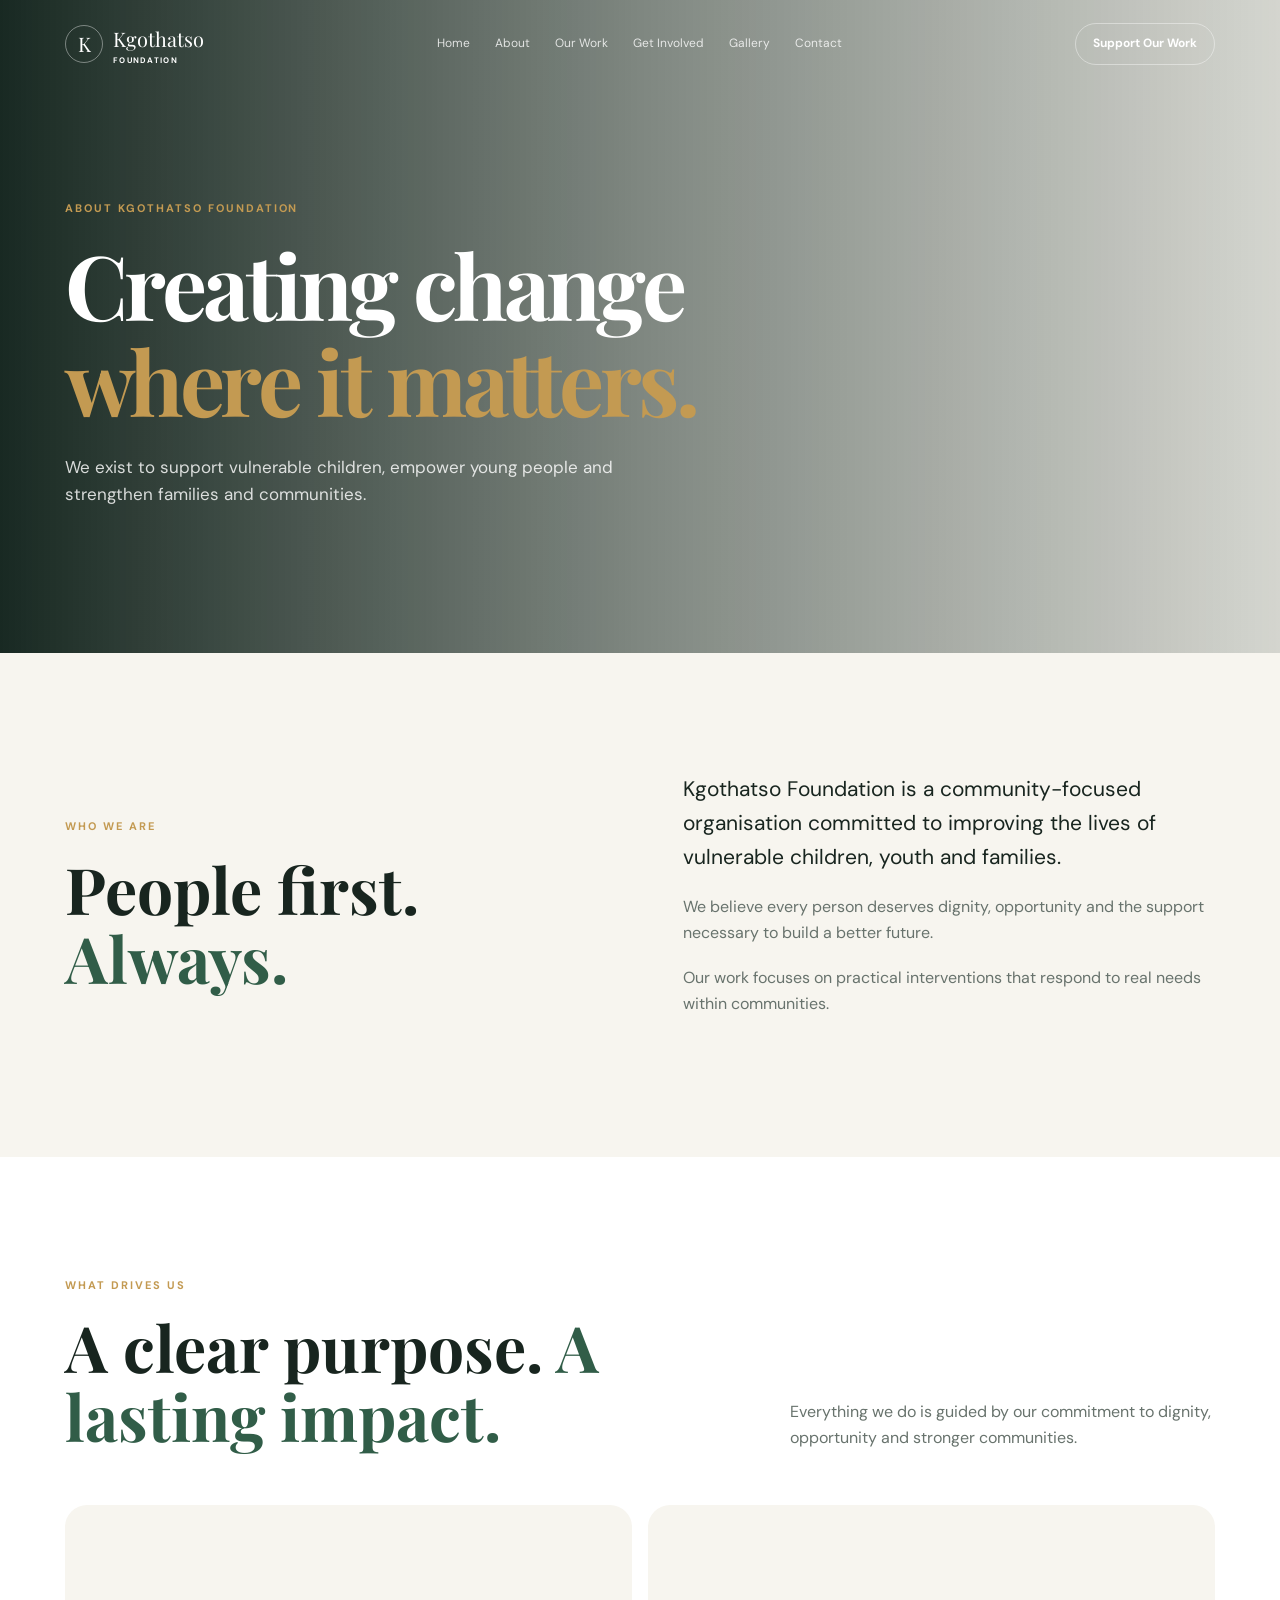
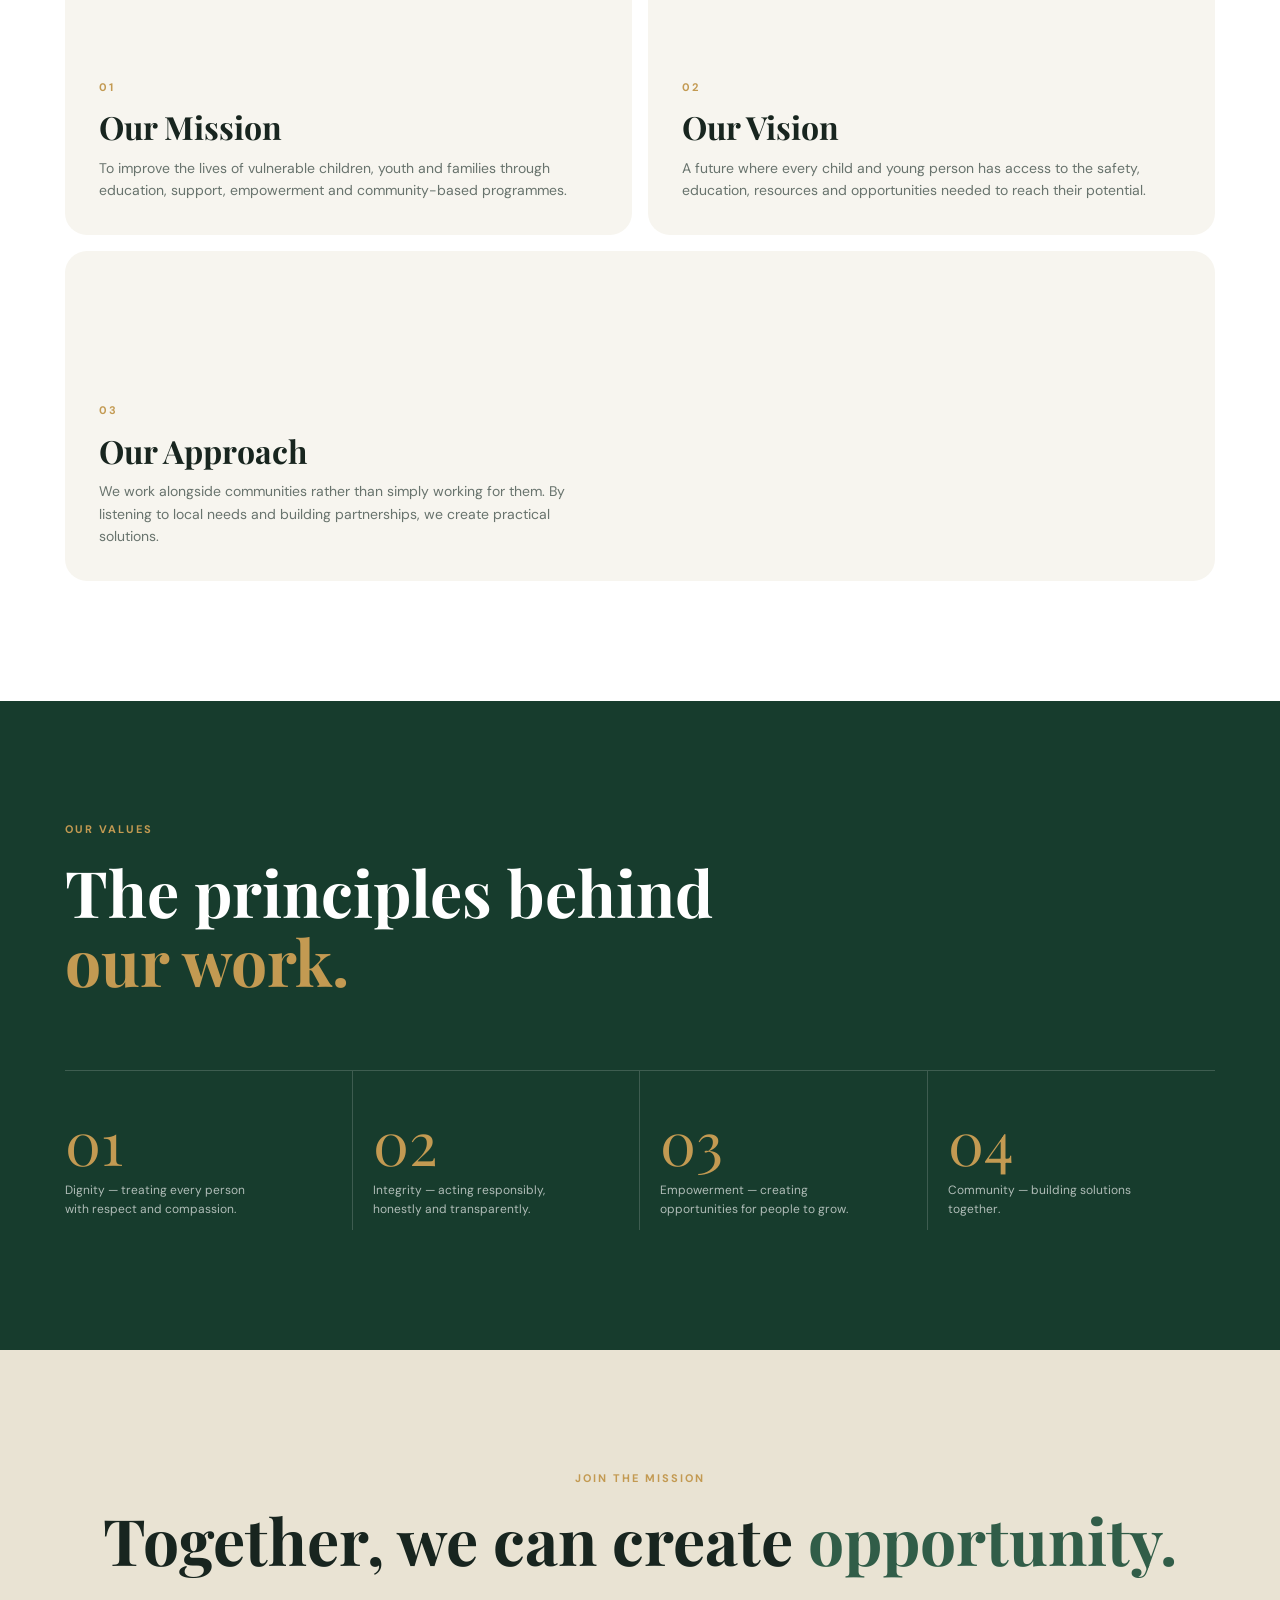
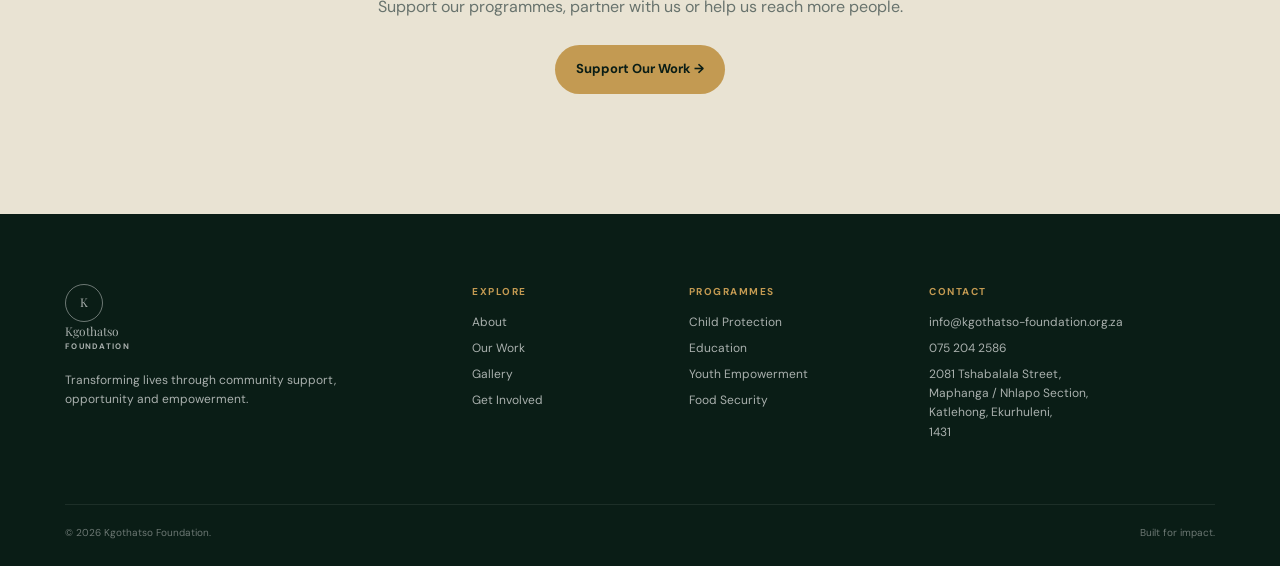
==== about.html @ 68307b77 "Initial commit" ====
<!DOCTYPE html>
<html lang="en">
<head>
<meta charset="UTF-8">
<meta name="viewport" content="width=device-width,initial-scale=1">
<title>About Us | Kgothatso Foundation</title>
<link rel="preconnect" href="https://fonts.googleapis.com">
<link rel="preconnect" href="https://fonts.gstatic.com" crossorigin>
<link href="https://fonts.googleapis.com/css2?family=DM+Sans:wght@400;500;600;700&family=Playfair+Display:wght@500;600;700&display=swap" rel="stylesheet">
<link rel="stylesheet" href="style.css">
</head>

<body>

<header class="site-header">
<div class="container nav">
<a href="index.html" class="logo"><span class="logo-mark">K</span><span>Kgothatso<small>Foundation</small></span></a>

<nav class="desktop-nav" id="nav">
<a href="index.html">Home</a>
<a href="about.html">About</a>
<a href="programmes.html">Our Work</a>
<a href="get-involved.html">Get Involved</a>
<a href="gallery.html">Gallery</a>
<a href="contact.html">Contact</a>
</nav>

<a href="get-involved.html" class="nav-button">Support Our Work</a>
<button class="menu-button" aria-label="Open navigation">☰</button>
</div>
</header>

<main>

<section class="hero about-hero">
<div class="container hero-content">
<span class="eyebrow">ABOUT KGOTHATSO FOUNDATION</span>
<h1>Creating change <em>where it matters.</em></h1>
<p>We exist to support vulnerable children, empower young people and strengthen families and communities.</p>
</div>
</section>

<section>
<div class="container split">
<div>
<span class="eyebrow">WHO WE ARE</span>
<h2>People first. <span>Always.</span></h2>
</div>

<div>
<p class="lead">Kgothatso Foundation is a community-focused organisation committed to improving the lives of vulnerable children, youth and families.</p>
<p>We believe every person deserves dignity, opportunity and the support necessary to build a better future.</p>
<p>Our work focuses on practical interventions that respond to real needs within communities.</p>
</div>
</div>
</section>

<section class="programmes-preview">
<div class="container">
<div class="section-heading">
<div>
<span class="eyebrow">WHAT DRIVES US</span>
<h2>A clear purpose. <span>A lasting impact.</span></h2>
</div>
<p>Everything we do is guided by our commitment to dignity, opportunity and stronger communities.</p>
</div>

<div class="programme-grid">

<article class="programme-card">
<div class="card-content">
<span class="number">01</span>
<h3>Our Mission</h3>
<p>To improve the lives of vulnerable children, youth and families through education, support, empowerment and community-based programmes.</p>
</div>
</article>

<article class="programme-card">
<div class="card-content">
<span class="number">02</span>
<h3>Our Vision</h3>
<p>A future where every child and young person has access to the safety, education, resources and opportunities needed to reach their potential.</p>
</div>
</article>

<article class="programme-card wide">
<div class="card-content">
<span class="number">03</span>
<h3>Our Approach</h3>
<p>We work alongside communities rather than simply working for them. By listening to local needs and building partnerships, we create practical solutions.</p>
</div>
</article>

</div>
</div>
</section>

<section class="values">
<div class="container">
<div class="impact-heading">
<span class="eyebrow">OUR VALUES</span>
<h2>The principles behind <span>our work.</span></h2>
</div>

<div class="stats">
<div class="stat"><strong>01</strong><span>Dignity — treating every person with respect and compassion.</span></div>
<div class="stat"><strong>02</strong><span>Integrity — acting responsibly, honestly and transparently.</span></div>
<div class="stat"><strong>03</strong><span>Empowerment — creating opportunities for people to grow.</span></div>
<div class="stat"><strong>04</strong><span>Community — building solutions together.</span></div>
</div>
</div>
</section>

<section class="cta">
<div class="container">
<span class="eyebrow">JOIN THE MISSION</span>
<h2>Together, we can create <span>opportunity.</span></h2>
<p>Support our programmes, partner with us or help us reach more people.</p>
<a href="get-involved.html" class="button primary">Support Our Work →</a>
</div>
</section>

</main>

<footer>
<div class="container footer-grid">
<div class="footer-brand">
<a href="index.html" class="logo"><span class="logo-mark">K</span><span>Kgothatso<small>Foundation</small></span></a>
<p>Transforming lives through community support, opportunity and empowerment.</p>
</div>

<div>
<h4>Explore</h4>
<a href="about.html">About</a>
<a href="programmes.html">Our Work</a>
<a href="gallery.html">Gallery</a>
<a href="get-involved.html">Get Involved</a>
</div>

<div>
<h4>Programmes</h4>
<a href="programmes.html">Child Protection</a>
<a href="programmes.html">Education</a>
<a href="programmes.html">Youth Empowerment</a>
<a href="programmes.html">Food Security</a>
</div>

<div>
<h4>Contact</h4>
<a href="mailto:info@kgothatso-foundation.org.za">info@kgothatso-foundation.org.za</a>
<a href="tel:0752042586">075 204 2586</a>
<p>2081 Tshabalala Street,<br>Maphanga / Nhlapo Section,<br>Katlehong, Ekurhuleni,<br>1431</p>
</div>
</div>

<div class="container footer-bottom">
<span>© 2026 Kgothatso Foundation.</span>
<span>Built for impact.</span>
</div>
</footer>

<script src="script.js"></script>
</body>
</html>
---- style.css ----
:root{
--green:#173c2d;
--dark:#0a1d16;
--gold:#c39a52;
--cream:#f7f5ef;
--white:#fff;
--text:#18251f;
--muted:#68736d;
--serif:"Playfair Display",serif;
--radius:22px;
--max:1150px;
}

*{box-sizing:border-box;margin:0;padding:0}
html{scroll-behavior:smooth}
body{font-family:"DM Sans",sans-serif;background:var(--cream);color:var(--text);line-height:1.6}
a{text-decoration:none;color:inherit}
img{display:block;max-width:100%}
button,input,select,textarea{font:inherit}
.container{width:min(calc(100% - 40px),var(--max));margin:auto}

h1,h2,h3{font-family:var(--serif);line-height:1.08}
h2{font-size:clamp(40px,5vw,68px)}
h2 span{color:#315d48}

.eyebrow{
display:block;
margin-bottom:18px;
color:var(--gold);
font-size:11px;
font-weight:700;
letter-spacing:.18em
}

.button{
display:inline-flex;
align-items:center;
justify-content:center;
gap:15px;
padding:14px 21px;
border-radius:50px;
font-size:13px;
font-weight:700;
transition:.25s
}
.button:hover{transform:translateY(-3px)}
.primary{background:var(--gold);color:var(--dark)}
.secondary,.outline{border:1px solid #ffffff70;color:#fff}

.site-header{position:absolute;z-index:10;top:0;width:100%;color:#fff}
.nav{height:88px;display:flex;align-items:center;justify-content:space-between}
.logo{display:flex;align-items:center;gap:10px;font-family:var(--serif);font-size:20px}
.logo-mark{display:grid;place-items:center;width:38px;height:38px;border:1px solid #ffffff66;border-radius:50%}
.logo small{display:block;font:700 8px "DM Sans";letter-spacing:.16em;text-transform:uppercase}
.desktop-nav{display:flex;gap:25px;font-size:12px}
.desktop-nav a{opacity:.8}
.desktop-nav a:hover{opacity:1}
.nav-button{padding:10px 17px;border:1px solid #ffffff66;border-radius:50px;font-size:12px;font-weight:700}
.menu-button{display:none;border:0;background:none;color:#fff;font-size:25px}

.hero{
min-height:650px;
display:flex;
align-items:center;
color:#fff;
background:
linear-gradient(90deg,#081a13ed,#081a1380,#081a1325),
url("images/hero.jpg") center/cover
}
.hero-content{padding-top:80px}
.hero h1{max-width:850px;font-size:clamp(52px,7vw,90px);letter-spacing:-.04em}
.hero h1 em{color:var(--gold);font-style:normal}
.hero p{max-width:620px;margin:25px 0;color:#ffffffd1;font-size:17px}
.hero-actions{display:flex;gap:10px}
.hero-pills{display:flex;flex-wrap:wrap;gap:9px;margin-top:70px}
.hero-pills span{padding:7px 12px;border:1px solid #ffffff35;border-radius:50px;background:#ffffff0d;font-size:10px;letter-spacing:.08em;text-transform:uppercase}

.about-hero{background:linear-gradient(90deg,#081a13ed,#081a1380,#081a1325),url("images/about.jpg") center/cover}
.programmes-hero{background:linear-gradient(90deg,#081a13ed,#081a1380,#081a1325),url("images/education.jpg") center/cover}
.involvement-hero{background:linear-gradient(90deg,#081a13ed,#081a1380,#081a1325),url("images/youth.jpg") center/cover}
.gallery-hero{background:linear-gradient(90deg,#081a13ed,#081a1380,#081a1325),url("images/gallery-1.jpg") center/cover}
.contact-hero{background:linear-gradient(90deg,#081a13ed,#081a1380,#081a1325),url("images/about.jpg") center/cover}

section{padding:120px 0}
.split{display:grid;grid-template-columns:1fr 1fr;gap:85px;align-items:center}
.split>div>p{color:var(--muted);font-size:16px;margin-bottom:20px}
.split .lead{color:var(--text);font-size:21px}
.text-link{display:inline-block;margin-top:5px;border-bottom:1px solid var(--gold);padding-bottom:4px;font-size:13px;font-weight:700}

.programmes-preview{background:#fff}
.section-heading{display:grid;grid-template-columns:1fr .65fr;gap:70px;align-items:end;margin-bottom:55px}
.section-heading p{color:var(--muted)}

.programme-grid{display:grid;grid-template-columns:1fr 1fr;gap:16px}
.programme-card{min-height:330px;display:flex;flex-direction:column;justify-content:flex-end;padding:34px;border-radius:var(--radius);background:var(--cream)}
.programme-card.featured{grid-row:span 2;min-height:676px;color:#fff;background:linear-gradient(0deg,#0a2319e8,#0a231922),url("images/child-support.jpg") center/cover}
.programme-card.wide{grid-column:span 2}
.number{color:var(--gold);font-size:11px;font-weight:700;letter-spacing:.15em}
.programme-card h3{margin:12px 0;font-size:32px}
.programme-card p{max-width:500px;color:var(--muted);font-size:14px}
.programme-card.featured p{color:#ffffffc9}
.programme-card a{display:inline-block;margin-top:18px;font-size:12px;font-weight:700}

.impact,.values{background:var(--green);color:#fff}
.impact-heading{max-width:760px}
.impact-heading h2 span{color:var(--gold)}
.impact-heading p{max-width:600px;margin-top:22px;color:#ffffffb3}
.stats{display:grid;grid-template-columns:repeat(4,1fr);margin-top:75px;border-top:1px solid #ffffff2b}
.stat{padding:30px 20px 10px 0;border-right:1px solid #ffffff2b}
.stat+.stat{padding-left:20px}
.stat:last-child{border:0}
.stat strong{display:block;color:var(--gold);font:60px var(--serif)}
.stat span{display:block;max-width:190px;color:#ffffffa8;font-size:12px}

.story-image{height:600px;border-radius:var(--radius);background:url("images/about.jpg") center/cover}
.home-story .split>div:last-child p{margin:20px 0;color:var(--muted)}
.home-story .button{margin-top:10px}

.programme-list{display:grid;gap:90px}
.programme-detail{display:grid;grid-template-columns:1fr 1fr;gap:70px;align-items:center}
.programme-detail.reverse img{order:2}
.programme-detail img{width:100%;height:430px;object-fit:cover;border-radius:var(--radius)}
.programme-detail h2{font-size:46px;margin:12px 0 22px}
.programme-detail p{color:var(--muted)}
.programme-detail ul{margin-top:22px;padding-left:20px;color:var(--muted)}
.programme-detail li{margin:7px 0}

.form-layout{display:grid;grid-template-columns:.8fr 1.2fr;gap:90px;align-items:start}
.form-intro p{color:var(--muted);font-size:17px}
.contact-mini{display:grid;gap:20px;margin-top:40px}
.contact-mini div{display:flex;flex-direction:column;padding-left:20px;border-left:2px solid var(--gold)}
.contact-mini strong{font-family:var(--serif);font-size:20px}
.contact-mini span{color:var(--muted);font-size:13px}
.involvement-form{display:grid;gap:20px}
.form-row{display:grid;grid-template-columns:1fr 1fr;gap:18px}
.involvement-form label{display:block;margin-bottom:7px;font-size:12px;font-weight:700}
.involvement-form input,.involvement-form select,.involvement-form textarea{
width:100%;
padding:14px 15px;
border:1px solid #d5d3ca;
border-radius:10px;
outline:none;
background:#fff;
color:var(--text)
}
.involvement-form input:focus,.involvement-form select:focus,.involvement-form textarea:focus{border-color:var(--gold)}
.involvement-form textarea{resize:vertical}
.checkbox{display:flex!important;gap:10px;align-items:flex-start;font-weight:400!important}
.checkbox input{width:auto!important;margin-top:4px}
.form-status{font-size:13px;color:var(--green)}

.donate{background:var(--dark);color:#fff}
.donate-grid{display:grid;grid-template-columns:1fr .8fr;gap:90px;align-items:center}
.donate-copy p{max-width:580px;margin:22px 0;color:#ffffffad}
.bank-card{padding:30px;border:1px solid #ffffff1c;border-radius:var(--radius);background:#ffffff0a}
.bank-header{display:flex;justify-content:space-between;padding-bottom:18px;border-bottom:1px solid #ffffff18;font-size:10px;font-weight:700;letter-spacing:.15em}
.bank-header b{color:var(--gold)}
.bank-details{display:grid;gap:20px;padding:25px 0}
.bank-details small{display:block;color:#ffffff80;font-size:9px;letter-spacing:.1em;text-transform:uppercase}
.bank-details strong{font-size:13px}
.bank-note{border-top:1px solid #ffffff18;padding-top:18px;color:#ffffff80;font-size:11px}

.gallery-grid{display:grid;grid-template-columns:repeat(3,1fr);grid-auto-rows:260px;gap:16px}
.gallery-item{position:relative;overflow:hidden;border-radius:var(--radius);background:#ddd}
.gallery-item.large{grid-column:span 2;grid-row:span 2}
.gallery-item img{width:100%;height:100%;object-fit:cover;transition:.4s}
.gallery-item:hover img{transform:scale(1.04)}
.gallery-item figcaption{position:absolute;left:20px;bottom:18px;color:#fff;font-weight:700;text-shadow:0 2px 8px #000}

.contact-grid{display:grid;grid-template-columns:.8fr 1.2fr;gap:80px;align-items:stretch}
.contact-info h2{margin-bottom:30px}
.contact-block{margin-bottom:25px}
.contact-block strong{display:block;margin-bottom:5px;font-size:11px;color:var(--gold);text-transform:uppercase;letter-spacing:.1em}
.contact-block p,.contact-block a{color:var(--muted);font-size:15px}
.map{min-height:500px;border-radius:var(--radius);overflow:hidden}
.map iframe{width:100%;height:100%;min-height:500px;border:0}

.cta{text-align:center;background:#e9e3d3}
.cta p{max-width:560px;margin:20px auto;color:var(--muted)}
.cta .button{margin-top:5px}

footer{padding:70px 0 25px;background:var(--dark);color:#fff}
.footer-grid{display:grid;grid-template-columns:1.5fr .7fr .8fr 1.2fr;gap:50px}
.footer-grid h4{margin-bottom:13px;color:var(--gold);font-size:10px;letter-spacing:.15em;text-transform:uppercase}
.footer-grid a,.footer-grid p{display:block;margin-bottom:7px;color:#ffffffa6;font-size:12px}
.footer-brand p{max-width:300px;margin-top:20px}
.footer-bottom{display:flex;justify-content:space-between;margin-top:55px;padding-top:20px;border-top:1px solid #ffffff14;color:#ffffff66;font-size:10px}

@media(max-width:850px){
.desktop-nav{position:absolute;top:75px;left:20px;right:20px;display:none;flex-direction:column;gap:18px;padding:25px;border-radius:16px;background:var(--dark)}
.desktop-nav.open{display:flex}
.nav-button{display:none}
.menu-button{display:block}
.hero{min-height:680px}
.hero h1{font-size:54px}
.split,.section-heading,.donate-grid,.form-layout,.contact-grid,.programme-detail{grid-template-columns:1fr;gap:40px}
.programme-detail.reverse img{order:0}
.programme-detail img{height:400px}
.programme-grid{grid-template-columns:1fr}
.programme-card.featured{grid-row:auto;min-height:500px}
.programme-card.wide{grid-column:auto}
.stats{grid-template-columns:1fr 1fr}
.stat{border-bottom:1px solid #ffffff2b}
.stat:nth-child(2){border-right:0}
.gallery-grid{grid-template-columns:1fr 1fr}
.gallery-item.large{grid-column:span 2}
.footer-grid{grid-template-columns:1fr 1fr}
}

@media(max-width:520px){
.container{width:calc(100% - 30px)}
section{padding:85px 0}
.hero h1{font-size:48px}
.hero-actions{flex-direction:column}
.hero-actions .button{width:100%}
.hero-pills{margin-top:45px}
.form-row{grid-template-columns:1fr}
.stats{grid-template-columns:1fr}
.stat,.stat+.stat{padding:25px 0;border-right:0}
.gallery-grid{grid-template-columns:1fr}
.gallery-item.large{grid-column:auto}
.gallery-item{height:280px}
.story-image{height:400px}
.programme-detail img{height:300px}
.footer-grid{grid-template-columns:1fr}
.footer-bottom{flex-direction:column;gap:8px}
}
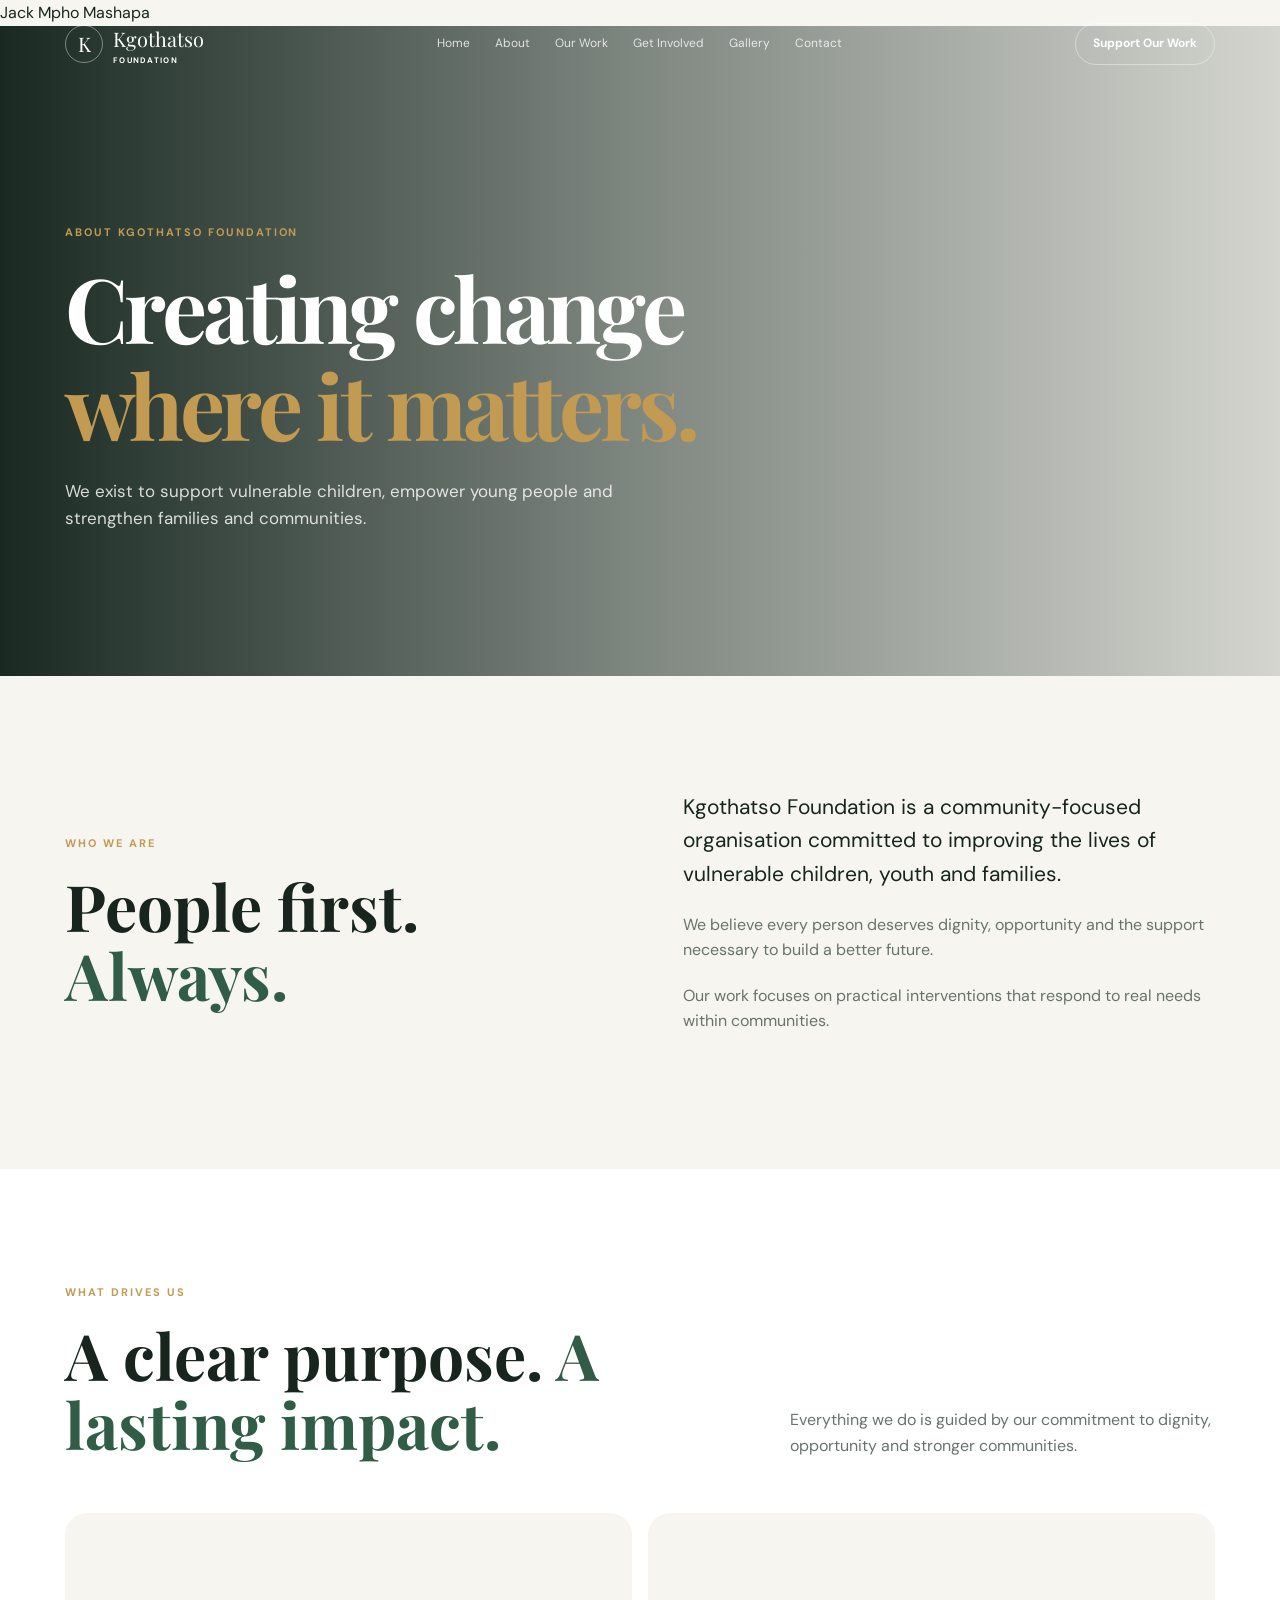
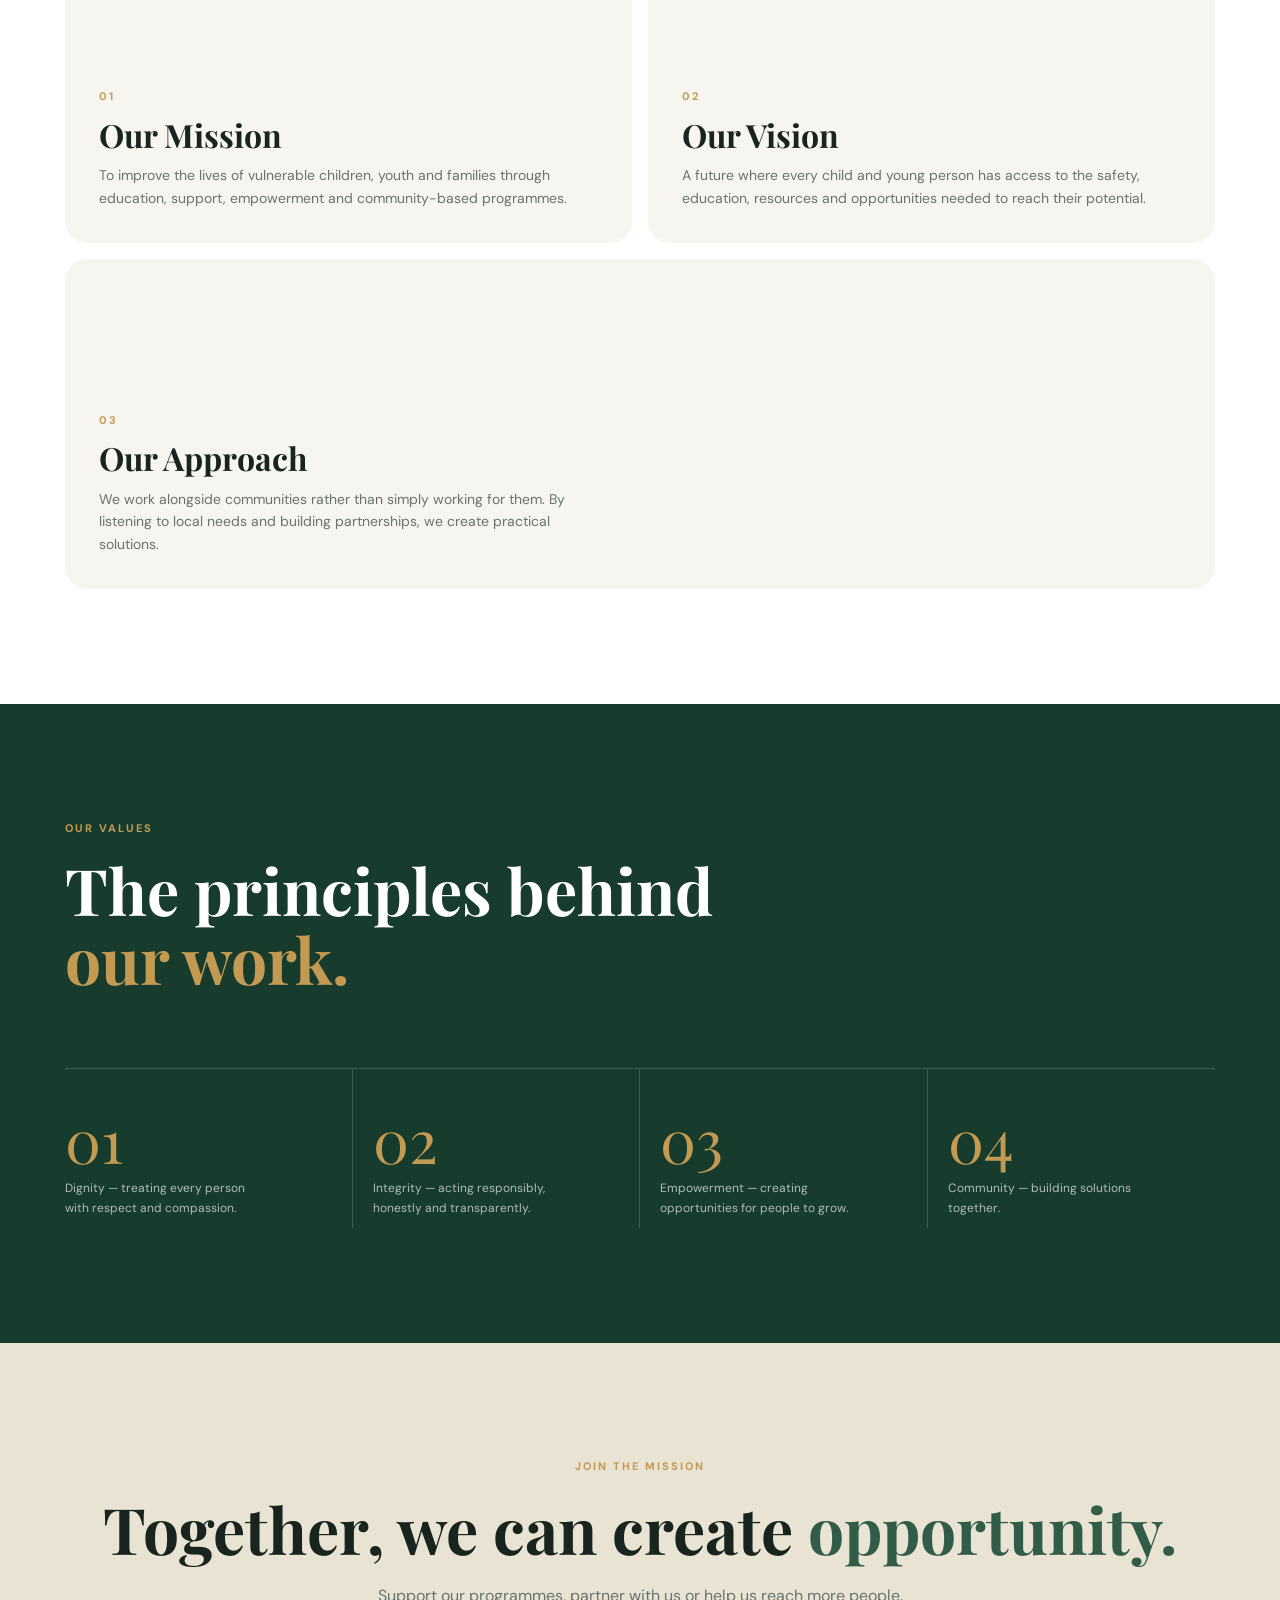
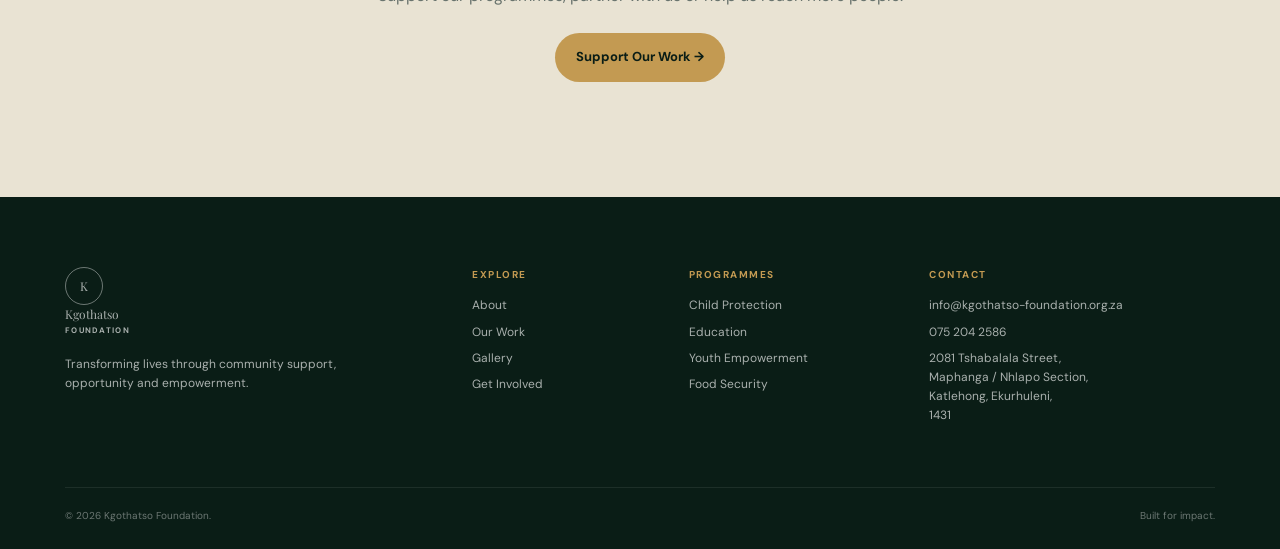
==== commit 440aa1b3: "Update about.html" ====
--- a/about.html
+++ b/about.html
@@ -1,164 +1,356 @@
+Jack Mpho Mashapa
 <!DOCTYPE html>
 <html lang="en">
 <head>
-<meta charset="UTF-8">
-<meta name="viewport" content="width=device-width,initial-scale=1">
-<title>About Us | Kgothatso Foundation</title>
-<link rel="preconnect" href="https://fonts.googleapis.com">
-<link rel="preconnect" href="https://fonts.gstatic.com" crossorigin>
-<link href="https://fonts.googleapis.com/css2?family=DM+Sans:wght@400;500;600;700&family=Playfair+Display:wght@500;600;700&display=swap" rel="stylesheet">
-<link rel="stylesheet" href="style.css">
+    <meta charset="UTF-8">
+    <meta name="viewport" content="width=device-width, initial-scale=1">
+
+    <title>About Us | Kgothatso Foundation</title>
+
+    <meta
+        name="description"
+        content="Learn about Kgothatso Foundation, its mission, vision, values and community-focused approach."
+    >
+
+    <link rel="preconnect" href="https://fonts.googleapis.com">
+    <link rel="preconnect" href="https://fonts.gstatic.com" crossorigin>
+
+    <link
+        href="https://fonts.googleapis.com/css2?family=DM+Sans:wght@400;500;600;700&family=Playfair+Display:wght@500;600;700&display=swap"
+        rel="stylesheet"
+    >
+
+    <link rel="stylesheet" href="style.css">
 </head>
 
 <body>
 
 <header class="site-header">
-<div class="container nav">
-<a href="index.html" class="logo"><span class="logo-mark">K</span><span>Kgothatso<small>Foundation</small></span></a>
-
-<nav class="desktop-nav" id="nav">
-<a href="index.html">Home</a>
-<a href="about.html">About</a>
-<a href="programmes.html">Our Work</a>
-<a href="get-involved.html">Get Involved</a>
-<a href="gallery.html">Gallery</a>
-<a href="contact.html">Contact</a>
-</nav>
-
-<a href="get-involved.html" class="nav-button">Support Our Work</a>
-<button class="menu-button" aria-label="Open navigation">☰</button>
-</div>
+    <div class="container nav">
+
+        <a
+            href="index.html"
+            class="logo"
+            aria-label="Kgothatso Foundation home"
+        >
+            <span class="logo-mark">K</span>
+            <span>
+                Kgothatso
+                <small>Foundation</small>
+            </span>
+        </a>
+
+        <nav
+            class="desktop-nav"
+            id="nav"
+            aria-label="Main navigation"
+        >
+            <a href="index.html">Home</a>
+            <a href="about.html" aria-current="page">About</a>
+            <a href="programmes.html">Our Work</a>
+            <a href="get-involved.html">Get Involved</a>
+            <a href="gallery.html">Gallery</a>
+            <a href="contact.html">Contact</a>
+        </nav>
+
+        <a href="get-involved.html" class="nav-button">
+            Support Our Work
+        </a>
+
+        <button
+            class="menu-button"
+            type="button"
+            aria-label="Open navigation"
+            aria-controls="nav"
+            aria-expanded="false"
+        >
+            ☰
+        </button>
+
+    </div>
 </header>
 
 <main>
 
-<section class="hero about-hero">
-<div class="container hero-content">
-<span class="eyebrow">ABOUT KGOTHATSO FOUNDATION</span>
-<h1>Creating change <em>where it matters.</em></h1>
-<p>We exist to support vulnerable children, empower young people and strengthen families and communities.</p>
-</div>
-</section>
-
-<section>
-<div class="container split">
-<div>
-<span class="eyebrow">WHO WE ARE</span>
-<h2>People first. <span>Always.</span></h2>
-</div>
-
-<div>
-<p class="lead">Kgothatso Foundation is a community-focused organisation committed to improving the lives of vulnerable children, youth and families.</p>
-<p>We believe every person deserves dignity, opportunity and the support necessary to build a better future.</p>
-<p>Our work focuses on practical interventions that respond to real needs within communities.</p>
-</div>
-</div>
-</section>
-
-<section class="programmes-preview">
-<div class="container">
-<div class="section-heading">
-<div>
-<span class="eyebrow">WHAT DRIVES US</span>
-<h2>A clear purpose. <span>A lasting impact.</span></h2>
-</div>
-<p>Everything we do is guided by our commitment to dignity, opportunity and stronger communities.</p>
-</div>
-
-<div class="programme-grid">
-
-<article class="programme-card">
-<div class="card-content">
-<span class="number">01</span>
-<h3>Our Mission</h3>
-<p>To improve the lives of vulnerable children, youth and families through education, support, empowerment and community-based programmes.</p>
-</div>
-</article>
-
-<article class="programme-card">
-<div class="card-content">
-<span class="number">02</span>
-<h3>Our Vision</h3>
-<p>A future where every child and young person has access to the safety, education, resources and opportunities needed to reach their potential.</p>
-</div>
-</article>
-
-<article class="programme-card wide">
-<div class="card-content">
-<span class="number">03</span>
-<h3>Our Approach</h3>
-<p>We work alongside communities rather than simply working for them. By listening to local needs and building partnerships, we create practical solutions.</p>
-</div>
-</article>
-
-</div>
-</div>
-</section>
-
-<section class="values">
-<div class="container">
-<div class="impact-heading">
-<span class="eyebrow">OUR VALUES</span>
-<h2>The principles behind <span>our work.</span></h2>
-</div>
-
-<div class="stats">
-<div class="stat"><strong>01</strong><span>Dignity — treating every person with respect and compassion.</span></div>
-<div class="stat"><strong>02</strong><span>Integrity — acting responsibly, honestly and transparently.</span></div>
-<div class="stat"><strong>03</strong><span>Empowerment — creating opportunities for people to grow.</span></div>
-<div class="stat"><strong>04</strong><span>Community — building solutions together.</span></div>
-</div>
-</div>
-</section>
-
-<section class="cta">
-<div class="container">
-<span class="eyebrow">JOIN THE MISSION</span>
-<h2>Together, we can create <span>opportunity.</span></h2>
-<p>Support our programmes, partner with us or help us reach more people.</p>
-<a href="get-involved.html" class="button primary">Support Our Work →</a>
-</div>
-</section>
+    <!-- HERO -->
+    <section class="hero about-hero">
+        <div class="container hero-content">
+
+            <span class="eyebrow">
+                ABOUT KGOTHATSO FOUNDATION
+            </span>
+
+            <h1>
+                Creating change <em>where it matters.</em>
+            </h1>
+
+            <p>
+                We exist to support vulnerable children, empower young people
+                and strengthen families and communities.
+            </p>
+
+        </div>
+    </section>
+
+    <!-- WHO WE ARE -->
+    <section>
+        <div class="container split">
+
+            <div>
+                <span class="eyebrow">WHO WE ARE</span>
+
+                <h2>
+                    People first. <span>Always.</span>
+                </h2>
+            </div>
+
+            <div>
+                <p class="lead">
+                    Kgothatso Foundation is a community-focused organisation
+                    committed to improving the lives of vulnerable children,
+                    youth and families.
+                </p>
+
+                <p>
+                    We believe every person deserves dignity, opportunity and
+                    the support necessary to build a better future.
+                </p>
+
+                <p>
+                    Our work focuses on practical interventions that respond
+                    to real needs within communities.
+                </p>
+            </div>
+
+        </div>
+    </section>
+
+    <!-- MISSION, VISION AND APPROACH -->
+    <section class="programmes-preview">
+        <div class="container">
+
+            <div class="section-heading">
+                <div>
+                    <span class="eyebrow">WHAT DRIVES US</span>
+
+                    <h2>
+                        A clear purpose.
+                        <span>A lasting impact.</span>
+                    </h2>
+                </div>
+
+                <p>
+                    Everything we do is guided by our commitment to dignity,
+                    opportunity and stronger communities.
+                </p>
+            </div>
+
+            <div class="programme-grid">
+
+                <article class="programme-card">
+                    <div class="card-content">
+
+                        <span class="number">01</span>
+
+                        <h3>Our Mission</h3>
+
+                        <p>
+                            To improve the lives of vulnerable children, youth
+                            and families through education, support,
+                            empowerment and community-based programmes.
+                        </p>
+
+                    </div>
+                </article>
+
+                <article class="programme-card">
+                    <div class="card-content">
+
+                        <span class="number">02</span>
+
+                        <h3>Our Vision</h3>
+
+                        <p>
+                            A future where every child and young person has
+                            access to the safety, education, resources and
+                            opportunities needed to reach their potential.
+                        </p>
+
+                    </div>
+                </article>
+
+                <article class="programme-card wide">
+                    <div class="card-content">
+
+                        <span class="number">03</span>
+
+                        <h3>Our Approach</h3>
+
+                        <p>
+                            We work alongside communities rather than simply
+                            working for them. By listening to local needs and
+                            building partnerships, we create practical
+                            solutions.
+                        </p>
+
+                    </div>
+                </article>
+
+            </div>
+        </div>
+    </section>
+
+    <!-- VALUES -->
+    <section class="values">
+        <div class="container">
+
+            <div class="impact-heading">
+                <span class="eyebrow">OUR VALUES</span>
+
+                <h2>
+                    The principles behind
+                    <span>our work.</span>
+                </h2>
+            </div>
+
+            <div class="stats">
+
+                <div class="stat">
+                    <strong>01</strong>
+                    <span>
+                        Dignity — treating every person with respect and
+                        compassion.
+                    </span>
+                </div>
+
+                <div class="stat">
+                    <strong>02</strong>
+                    <span>
+                        Integrity — acting responsibly, honestly and
+                        transparently.
+                    </span>
+                </div>
+
+                <div class="stat">
+                    <strong>03</strong>
+                    <span>
+                        Empowerment — creating opportunities for people to
+                        grow.
+                    </span>
+                </div>
+
+                <div class="stat">
+                    <strong>04</strong>
+                    <span>
+                        Community — building solutions together.
+                    </span>
+                </div>
+
+            </div>
+        </div>
+    </section>
+
+    <!-- CALL TO ACTION -->
+    <section class="cta">
+        <div class="container">
+
+            <span class="eyebrow">JOIN THE MISSION</span>
+
+            <h2>
+                Together, we can create
+                <span>opportunity.</span>
+            </h2>
+
+            <p>
+                Support our programmes, partner with us or help us reach
+                more people.
+            </p>
+
+            <a href="get-involved.html" class="button primary">
+                Support Our Work →
+            </a>
+
+        </div>
+    </section>
 
 </main>
 
+<!-- FOOTER -->
 <footer>
-<div class="container footer-grid">
-<div class="footer-brand">
-<a href="index.html" class="logo"><span class="logo-mark">K</span><span>Kgothatso<small>Foundation</small></span></a>
-<p>Transforming lives through community support, opportunity and empowerment.</p>
-</div>
-
-<div>
-<h4>Explore</h4>
-<a href="about.html">About</a>
-<a href="programmes.html">Our Work</a>
-<a href="gallery.html">Gallery</a>
-<a href="get-involved.html">Get Involved</a>
-</div>
-
-<div>
-<h4>Programmes</h4>
-<a href="programmes.html">Child Protection</a>
-<a href="programmes.html">Education</a>
-<a href="programmes.html">Youth Empowerment</a>
-<a href="programmes.html">Food Security</a>
-</div>
-
-<div>
-<h4>Contact</h4>
-<a href="mailto:info@kgothatso-foundation.org.za">info@kgothatso-foundation.org.za</a>
-<a href="tel:0752042586">075 204 2586</a>
-<p>2081 Tshabalala Street,<br>Maphanga / Nhlapo Section,<br>Katlehong, Ekurhuleni,<br>1431</p>
-</div>
-</div>
-
-<div class="container footer-bottom">
-<span>© 2026 Kgothatso Foundation.</span>
-<span>Built for impact.</span>
-</div>
+    <div class="container footer-grid">
+
+        <div class="footer-brand">
+
+            <a
+                href="index.html"
+                class="logo"
+                aria-label="Kgothatso Foundation home"
+            >
+                <span class="logo-mark">K</span>
+                <span>
+                    Kgothatso
+                    <small>Foundation</small>
+                </span>
+            </a>
+
+            <p>
+                Transforming lives through community support, opportunity
+                and empowerment.
+            </p>
+
+        </div>
+
+        <div>
+            <h4>Explore</h4>
+
+            <a href="about.html" aria-current="page">About</a>
+            <a href="programmes.html">Our Work</a>
+            <a href="gallery.html">Gallery</a>
+            <a href="get-involved.html">Get Involved</a>
+        </div>
+
+        <div>
+            <h4>Programmes</h4>
+
+            <a href="programmes.html">Child Protection</a>
+            <a href="programmes.html">Education</a>
+            <a href="programmes.html">Youth Empowerment</a>
+            <a href="programmes.html">Food Security</a>
+        </div>
+
+        <div>
+            <h4>Contact</h4>
+
+            <a href="mailto:info@kgothatso-foundation.org.za">
+                info@kgothatso-foundation.org.za
+            </a>
+
+            <a href="tel:0752042586">
+                075 204 2586
+            </a>
+
+            <p>
+                2081 Tshabalala Street,<br>
+                Maphanga / Nhlapo Section,<br>
+                Katlehong, Ekurhuleni,<br>
+                1431
+            </p>
+        </div>
+
+    </div>
+
+    <div class="container footer-bottom">
+        <span>
+            © 2026 Kgothatso Foundation.
+        </span>
+
+        <span>
+            Built for impact.
+        </span>
+    </div>
 </footer>
 
 <script src="script.js"></script>
+
 </body>
 </html>
--- a/style.css
+++ b/style.css
@@ -1,227 +1,1073 @@
-:root{
---green:#173c2d;
---dark:#0a1d16;
---gold:#c39a52;
---cream:#f7f5ef;
---white:#fff;
---text:#18251f;
---muted:#68736d;
---serif:"Playfair Display",serif;
---radius:22px;
---max:1150px;
-}
-
-*{box-sizing:border-box;margin:0;padding:0}
-html{scroll-behavior:smooth}
-body{font-family:"DM Sans",sans-serif;background:var(--cream);color:var(--text);line-height:1.6}
-a{text-decoration:none;color:inherit}
-img{display:block;max-width:100%}
-button,input,select,textarea{font:inherit}
-.container{width:min(calc(100% - 40px),var(--max));margin:auto}
-
-h1,h2,h3{font-family:var(--serif);line-height:1.08}
-h2{font-size:clamp(40px,5vw,68px)}
-h2 span{color:#315d48}
-
-.eyebrow{
-display:block;
-margin-bottom:18px;
-color:var(--gold);
-font-size:11px;
-font-weight:700;
-letter-spacing:.18em
-}
-
-.button{
-display:inline-flex;
-align-items:center;
-justify-content:center;
-gap:15px;
-padding:14px 21px;
-border-radius:50px;
-font-size:13px;
-font-weight:700;
-transition:.25s
-}
-.button:hover{transform:translateY(-3px)}
-.primary{background:var(--gold);color:var(--dark)}
-.secondary,.outline{border:1px solid #ffffff70;color:#fff}
-
-.site-header{position:absolute;z-index:10;top:0;width:100%;color:#fff}
-.nav{height:88px;display:flex;align-items:center;justify-content:space-between}
-.logo{display:flex;align-items:center;gap:10px;font-family:var(--serif);font-size:20px}
-.logo-mark{display:grid;place-items:center;width:38px;height:38px;border:1px solid #ffffff66;border-radius:50%}
-.logo small{display:block;font:700 8px "DM Sans";letter-spacing:.16em;text-transform:uppercase}
-.desktop-nav{display:flex;gap:25px;font-size:12px}
-.desktop-nav a{opacity:.8}
-.desktop-nav a:hover{opacity:1}
-.nav-button{padding:10px 17px;border:1px solid #ffffff66;border-radius:50px;font-size:12px;font-weight:700}
-.menu-button{display:none;border:0;background:none;color:#fff;font-size:25px}
-
-.hero{
-min-height:650px;
-display:flex;
-align-items:center;
-color:#fff;
-background:
-linear-gradient(90deg,#081a13ed,#081a1380,#081a1325),
-url("images/hero.jpg") center/cover
-}
-.hero-content{padding-top:80px}
-.hero h1{max-width:850px;font-size:clamp(52px,7vw,90px);letter-spacing:-.04em}
-.hero h1 em{color:var(--gold);font-style:normal}
-.hero p{max-width:620px;margin:25px 0;color:#ffffffd1;font-size:17px}
-.hero-actions{display:flex;gap:10px}
-.hero-pills{display:flex;flex-wrap:wrap;gap:9px;margin-top:70px}
-.hero-pills span{padding:7px 12px;border:1px solid #ffffff35;border-radius:50px;background:#ffffff0d;font-size:10px;letter-spacing:.08em;text-transform:uppercase}
-
-.about-hero{background:linear-gradient(90deg,#081a13ed,#081a1380,#081a1325),url("images/about.jpg") center/cover}
-.programmes-hero{background:linear-gradient(90deg,#081a13ed,#081a1380,#081a1325),url("images/education.jpg") center/cover}
-.involvement-hero{background:linear-gradient(90deg,#081a13ed,#081a1380,#081a1325),url("images/youth.jpg") center/cover}
-.gallery-hero{background:linear-gradient(90deg,#081a13ed,#081a1380,#081a1325),url("images/gallery-1.jpg") center/cover}
-.contact-hero{background:linear-gradient(90deg,#081a13ed,#081a1380,#081a1325),url("images/about.jpg") center/cover}
-
-section{padding:120px 0}
-.split{display:grid;grid-template-columns:1fr 1fr;gap:85px;align-items:center}
-.split>div>p{color:var(--muted);font-size:16px;margin-bottom:20px}
-.split .lead{color:var(--text);font-size:21px}
-.text-link{display:inline-block;margin-top:5px;border-bottom:1px solid var(--gold);padding-bottom:4px;font-size:13px;font-weight:700}
-
-.programmes-preview{background:#fff}
-.section-heading{display:grid;grid-template-columns:1fr .65fr;gap:70px;align-items:end;margin-bottom:55px}
-.section-heading p{color:var(--muted)}
-
-.programme-grid{display:grid;grid-template-columns:1fr 1fr;gap:16px}
-.programme-card{min-height:330px;display:flex;flex-direction:column;justify-content:flex-end;padding:34px;border-radius:var(--radius);background:var(--cream)}
-.programme-card.featured{grid-row:span 2;min-height:676px;color:#fff;background:linear-gradient(0deg,#0a2319e8,#0a231922),url("images/child-support.jpg") center/cover}
-.programme-card.wide{grid-column:span 2}
-.number{color:var(--gold);font-size:11px;font-weight:700;letter-spacing:.15em}
-.programme-card h3{margin:12px 0;font-size:32px}
-.programme-card p{max-width:500px;color:var(--muted);font-size:14px}
-.programme-card.featured p{color:#ffffffc9}
-.programme-card a{display:inline-block;margin-top:18px;font-size:12px;font-weight:700}
-
-.impact,.values{background:var(--green);color:#fff}
-.impact-heading{max-width:760px}
-.impact-heading h2 span{color:var(--gold)}
-.impact-heading p{max-width:600px;margin-top:22px;color:#ffffffb3}
-.stats{display:grid;grid-template-columns:repeat(4,1fr);margin-top:75px;border-top:1px solid #ffffff2b}
-.stat{padding:30px 20px 10px 0;border-right:1px solid #ffffff2b}
-.stat+.stat{padding-left:20px}
-.stat:last-child{border:0}
-.stat strong{display:block;color:var(--gold);font:60px var(--serif)}
-.stat span{display:block;max-width:190px;color:#ffffffa8;font-size:12px}
-
-.story-image{height:600px;border-radius:var(--radius);background:url("images/about.jpg") center/cover}
-.home-story .split>div:last-child p{margin:20px 0;color:var(--muted)}
-.home-story .button{margin-top:10px}
-
-.programme-list{display:grid;gap:90px}
-.programme-detail{display:grid;grid-template-columns:1fr 1fr;gap:70px;align-items:center}
-.programme-detail.reverse img{order:2}
-.programme-detail img{width:100%;height:430px;object-fit:cover;border-radius:var(--radius)}
-.programme-detail h2{font-size:46px;margin:12px 0 22px}
-.programme-detail p{color:var(--muted)}
-.programme-detail ul{margin-top:22px;padding-left:20px;color:var(--muted)}
-.programme-detail li{margin:7px 0}
-
-.form-layout{display:grid;grid-template-columns:.8fr 1.2fr;gap:90px;align-items:start}
-.form-intro p{color:var(--muted);font-size:17px}
-.contact-mini{display:grid;gap:20px;margin-top:40px}
-.contact-mini div{display:flex;flex-direction:column;padding-left:20px;border-left:2px solid var(--gold)}
-.contact-mini strong{font-family:var(--serif);font-size:20px}
-.contact-mini span{color:var(--muted);font-size:13px}
-.involvement-form{display:grid;gap:20px}
-.form-row{display:grid;grid-template-columns:1fr 1fr;gap:18px}
-.involvement-form label{display:block;margin-bottom:7px;font-size:12px;font-weight:700}
-.involvement-form input,.involvement-form select,.involvement-form textarea{
-width:100%;
-padding:14px 15px;
-border:1px solid #d5d3ca;
-border-radius:10px;
-outline:none;
-background:#fff;
-color:var(--text)
-}
-.involvement-form input:focus,.involvement-form select:focus,.involvement-form textarea:focus{border-color:var(--gold)}
-.involvement-form textarea{resize:vertical}
-.checkbox{display:flex!important;gap:10px;align-items:flex-start;font-weight:400!important}
-.checkbox input{width:auto!important;margin-top:4px}
-.form-status{font-size:13px;color:var(--green)}
-
-.donate{background:var(--dark);color:#fff}
-.donate-grid{display:grid;grid-template-columns:1fr .8fr;gap:90px;align-items:center}
-.donate-copy p{max-width:580px;margin:22px 0;color:#ffffffad}
-.bank-card{padding:30px;border:1px solid #ffffff1c;border-radius:var(--radius);background:#ffffff0a}
-.bank-header{display:flex;justify-content:space-between;padding-bottom:18px;border-bottom:1px solid #ffffff18;font-size:10px;font-weight:700;letter-spacing:.15em}
-.bank-header b{color:var(--gold)}
-.bank-details{display:grid;gap:20px;padding:25px 0}
-.bank-details small{display:block;color:#ffffff80;font-size:9px;letter-spacing:.1em;text-transform:uppercase}
-.bank-details strong{font-size:13px}
-.bank-note{border-top:1px solid #ffffff18;padding-top:18px;color:#ffffff80;font-size:11px}
-
-.gallery-grid{display:grid;grid-template-columns:repeat(3,1fr);grid-auto-rows:260px;gap:16px}
-.gallery-item{position:relative;overflow:hidden;border-radius:var(--radius);background:#ddd}
-.gallery-item.large{grid-column:span 2;grid-row:span 2}
-.gallery-item img{width:100%;height:100%;object-fit:cover;transition:.4s}
-.gallery-item:hover img{transform:scale(1.04)}
-.gallery-item figcaption{position:absolute;left:20px;bottom:18px;color:#fff;font-weight:700;text-shadow:0 2px 8px #000}
-
-.contact-grid{display:grid;grid-template-columns:.8fr 1.2fr;gap:80px;align-items:stretch}
-.contact-info h2{margin-bottom:30px}
-.contact-block{margin-bottom:25px}
-.contact-block strong{display:block;margin-bottom:5px;font-size:11px;color:var(--gold);text-transform:uppercase;letter-spacing:.1em}
-.contact-block p,.contact-block a{color:var(--muted);font-size:15px}
-.map{min-height:500px;border-radius:var(--radius);overflow:hidden}
-.map iframe{width:100%;height:100%;min-height:500px;border:0}
-
-.cta{text-align:center;background:#e9e3d3}
-.cta p{max-width:560px;margin:20px auto;color:var(--muted)}
-.cta .button{margin-top:5px}
-
-footer{padding:70px 0 25px;background:var(--dark);color:#fff}
-.footer-grid{display:grid;grid-template-columns:1.5fr .7fr .8fr 1.2fr;gap:50px}
-.footer-grid h4{margin-bottom:13px;color:var(--gold);font-size:10px;letter-spacing:.15em;text-transform:uppercase}
-.footer-grid a,.footer-grid p{display:block;margin-bottom:7px;color:#ffffffa6;font-size:12px}
-.footer-brand p{max-width:300px;margin-top:20px}
-.footer-bottom{display:flex;justify-content:space-between;margin-top:55px;padding-top:20px;border-top:1px solid #ffffff14;color:#ffffff66;font-size:10px}
-
-@media(max-width:850px){
-.desktop-nav{position:absolute;top:75px;left:20px;right:20px;display:none;flex-direction:column;gap:18px;padding:25px;border-radius:16px;background:var(--dark)}
-.desktop-nav.open{display:flex}
-.nav-button{display:none}
-.menu-button{display:block}
-.hero{min-height:680px}
-.hero h1{font-size:54px}
-.split,.section-heading,.donate-grid,.form-layout,.contact-grid,.programme-detail{grid-template-columns:1fr;gap:40px}
-.programme-detail.reverse img{order:0}
-.programme-detail img{height:400px}
-.programme-grid{grid-template-columns:1fr}
-.programme-card.featured{grid-row:auto;min-height:500px}
-.programme-card.wide{grid-column:auto}
-.stats{grid-template-columns:1fr 1fr}
-.stat{border-bottom:1px solid #ffffff2b}
-.stat:nth-child(2){border-right:0}
-.gallery-grid{grid-template-columns:1fr 1fr}
-.gallery-item.large{grid-column:span 2}
-.footer-grid{grid-template-columns:1fr 1fr}
-}
-
-@media(max-width:520px){
-.container{width:calc(100% - 30px)}
-section{padding:85px 0}
-.hero h1{font-size:48px}
-.hero-actions{flex-direction:column}
-.hero-actions .button{width:100%}
-.hero-pills{margin-top:45px}
-.form-row{grid-template-columns:1fr}
-.stats{grid-template-columns:1fr}
-.stat,.stat+.stat{padding:25px 0;border-right:0}
-.gallery-grid{grid-template-columns:1fr}
-.gallery-item.large{grid-column:auto}
-.gallery-item{height:280px}
-.story-image{height:400px}
-.programme-detail img{height:300px}
-.footer-grid{grid-template-columns:1fr}
-.footer-bottom{flex-direction:column;gap:8px}
+:root {
+    --green: #173c2d;
+    --dark: #0a1d16;
+    --gold: #c39a52;
+    --cream: #f7f5ef;
+    --white: #fff;
+    --text: #18251f;
+    --muted: #68736d;
+    --serif: "Playfair Display", serif;
+    --radius: 1.375rem;
+    --max: 71.875rem;
+}
+
+/* =========================
+   Base Styles
+   ========================= */
+
+* {
+    box-sizing: border-box;
+    margin: 0;
+    padding: 0;
+}
+
+html {
+    scroll-behavior: smooth;
+    font-size: 100%;
+}
+
+body {
+    font-family: "DM Sans", sans-serif;
+    background: var(--cream);
+    color: var(--text);
+    line-height: 1.6;
+    overflow-x: hidden;
+}
+
+a {
+    text-decoration: none;
+    color: inherit;
+}
+
+img {
+    display: block;
+    max-width: 100%;
+    height: auto;
+}
+
+button,
+input,
+select,
+textarea {
+    font: inherit;
+}
+
+.container {
+    width: min(90%, var(--max));
+    margin-inline: auto;
+}
+
+h1,
+h2,
+h3 {
+    font-family: var(--serif);
+    line-height: 1.08;
+}
+
+h2 {
+    font-size: clamp(2.5rem, 5vw, 4.25rem);
+}
+
+h2 span {
+    color: #315d48;
+}
+
+.eyebrow {
+    display: block;
+    margin-bottom: 1.125rem;
+    color: var(--gold);
+    font-size: 0.6875rem;
+    font-weight: 700;
+    letter-spacing: 0.18em;
+}
+
+.button {
+    display: inline-flex;
+    align-items: center;
+    justify-content: center;
+    gap: 0.9375rem;
+    padding: 0.875rem 1.3125rem;
+    border-radius: 3.125rem;
+    font-size: 0.8125rem;
+    font-weight: 700;
+    transition: transform 0.25s ease;
+}
+
+.button:hover {
+    transform: translateY(-0.1875rem);
+}
+
+.primary {
+    background: var(--gold);
+    color: var(--dark);
+}
+
+.secondary,
+.outline {
+    border: 1px solid #ffffff70;
+    color: #fff;
+}
+
+/* =========================
+   Header / Navigation
+   ========================= */
+
+.site-header {
+    position: absolute;
+    z-index: 10;
+    top: 0;
+    width: 100%;
+    color: #fff;
+}
+
+.nav {
+    min-height: 5.5rem;
+    display: flex;
+    align-items: center;
+    justify-content: space-between;
+}
+
+.logo {
+    display: flex;
+    align-items: center;
+    gap: 0.625rem;
+    font-family: var(--serif);
+    font-size: 1.25rem;
+}
+
+.logo-mark {
+    display: grid;
+    place-items: center;
+    width: 2.375rem;
+    height: 2.375rem;
+    border: 1px solid #ffffff66;
+    border-radius: 50%;
+}
+
+.logo small {
+    display: block;
+    font: 700 0.5rem "DM Sans";
+    letter-spacing: 0.16em;
+    text-transform: uppercase;
+}
+
+.desktop-nav {
+    display: flex;
+    gap: 1.5625rem;
+    font-size: 0.75rem;
+}
+
+.desktop-nav a {
+    opacity: 0.8;
+}
+
+.desktop-nav a:hover {
+    opacity: 1;
+}
+
+.nav-button {
+    padding: 0.625rem 1.0625rem;
+    border: 1px solid #ffffff66;
+    border-radius: 3.125rem;
+    font-size: 0.75rem;
+    font-weight: 700;
+}
+
+.menu-button {
+    display: none;
+    border: 0;
+    background: none;
+    color: #fff;
+    font-size: 1.5625rem;
+    cursor: pointer;
+}
+
+/* =========================
+   Hero
+   ========================= */
+
+.hero {
+    min-height: 40.625rem;
+    display: flex;
+    align-items: center;
+    color: #fff;
+    background:
+        linear-gradient(90deg, #081a13ed, #081a1380, #081a1325),
+        url("images/hero.jpg") center / cover;
+}
+
+.hero-content {
+    padding-top: 5rem;
+}
+
+.hero h1 {
+    max-width: 53.125rem;
+    font-size: clamp(3.25rem, 7vw, 5.625rem);
+    letter-spacing: -0.04em;
+}
+
+.hero h1 em {
+    color: var(--gold);
+    font-style: normal;
+}
+
+.hero p {
+    max-width: 38.75rem;
+    margin: 1.5625rem 0;
+    color: #ffffffd1;
+    font-size: clamp(1rem, 2vw, 1.0625rem);
+}
+
+.hero-actions {
+    display: flex;
+    flex-wrap: wrap;
+    gap: 0.625rem;
+}
+
+.hero-pills {
+    display: flex;
+    flex-wrap: wrap;
+    gap: 0.5625rem;
+    margin-top: 4.375rem;
+}
+
+.hero-pills span {
+    padding: 0.4375rem 0.75rem;
+    border: 1px solid #ffffff35;
+    border-radius: 3.125rem;
+    background: #ffffff0d;
+    font-size: 0.625rem;
+    letter-spacing: 0.08em;
+    text-transform: uppercase;
+}
+
+.about-hero {
+    background:
+        linear-gradient(90deg, #081a13ed, #081a1380, #081a1325),
+        url("images/about.jpg") center / cover;
+}
+
+.programmes-hero {
+    background:
+        linear-gradient(90deg, #081a13ed, #081a1380, #081a1325),
+        url("images/education.jpg") center / cover;
+}
+
+.involvement-hero {
+    background:
+        linear-gradient(90deg, #081a13ed, #081a1380, #081a1325),
+        url("images/youth.jpg") center / cover;
+}
+
+.gallery-hero {
+    background:
+        linear-gradient(90deg, #081a13ed, #081a1380, #081a1325),
+        url("images/gallery-1.jpg") center / cover;
+}
+
+.contact-hero {
+    background:
+        linear-gradient(90deg, #081a13ed, #081a1380, #081a1325),
+        url("images/about.jpg") center / cover;
+}
+
+/* =========================
+   General Sections
+   ========================= */
+
+section {
+    padding: clamp(5rem, 9vw, 7.5rem) 0;
+}
+
+.split {
+    display: grid;
+    grid-template-columns: 1fr 1fr;
+    gap: clamp(2.5rem, 7vw, 5.3125rem);
+    align-items: center;
+}
+
+.split > div > p {
+    color: var(--muted);
+    font-size: 1rem;
+    margin-bottom: 1.25rem;
+}
+
+.split .lead {
+    color: var(--text);
+    font-size: clamp(1.125rem, 2vw, 1.3125rem);
+}
+
+.text-link {
+    display: inline-block;
+    margin-top: 0.3125rem;
+    border-bottom: 1px solid var(--gold);
+    padding-bottom: 0.25rem;
+    font-size: 0.8125rem;
+    font-weight: 700;
+}
+
+.programmes-preview {
+    background: #fff;
+}
+
+.section-heading {
+    display: grid;
+    grid-template-columns: 1fr 0.65fr;
+    gap: clamp(2.5rem, 6vw, 4.375rem);
+    align-items: end;
+    margin-bottom: 3.4375rem;
+}
+
+.section-heading p {
+    color: var(--muted);
+}
+
+/* =========================
+   Programme Cards
+   ========================= */
+
+.programme-grid {
+    display: grid;
+    grid-template-columns: 1fr 1fr;
+    gap: 1rem;
+}
+
+.programme-card {
+    min-height: 20.625rem;
+    display: flex;
+    flex-direction: column;
+    justify-content: flex-end;
+    padding: clamp(1.5rem, 4vw, 2.125rem);
+    border-radius: var(--radius);
+    background: var(--cream);
+}
+
+.programme-card.featured {
+    grid-row: span 2;
+    min-height: 42.25rem;
+    color: #fff;
+    background:
+        linear-gradient(0deg, #0a2319e8, #0a231922),
+        url("images/child-support.jpg") center / cover;
+}
+
+.programme-card.wide {
+    grid-column: span 2;
+}
+
+.number {
+    color: var(--gold);
+    font-size: 0.6875rem;
+    font-weight: 700;
+    letter-spacing: 0.15em;
+}
+
+.programme-card h3 {
+    margin: 0.75rem 0;
+    font-size: clamp(1.75rem, 3vw, 2rem);
+}
+
+.programme-card p {
+    max-width: 31.25rem;
+    color: var(--muted);
+    font-size: 0.875rem;
+}
+
+.programme-card.featured p {
+    color: #ffffffc9;
+}
+
+.programme-card a {
+    display: inline-block;
+    margin-top: 1.125rem;
+    font-size: 0.75rem;
+    font-weight: 700;
+}
+
+/* =========================
+   Impact / Statistics
+   ========================= */
+
+.impact,
+.values {
+    background: var(--green);
+    color: #fff;
+}
+
+.impact-heading {
+    max-width: 47.5rem;
+}
+
+.impact-heading h2 span {
+    color: var(--gold);
+}
+
+.impact-heading p {
+    max-width: 37.5rem;
+    margin-top: 1.375rem;
+    color: #ffffffb3;
+}
+
+.stats {
+    display: grid;
+    grid-template-columns: repeat(4, 1fr);
+    margin-top: 4.6875rem;
+    border-top: 1px solid #ffffff2b;
+}
+
+.stat {
+    padding: 1.875rem 1.25rem 0.625rem 0;
+    border-right: 1px solid #ffffff2b;
+}
+
+.stat + .stat {
+    padding-left: 1.25rem;
+}
+
+.stat:last-child {
+    border: 0;
+}
+
+.stat strong {
+    display: block;
+    color: var(--gold);
+    font: clamp(2.75rem, 5vw, 3.75rem) var(--serif);
+}
+
+.stat span {
+    display: block;
+    max-width: 11.875rem;
+    color: #ffffffa8;
+    font-size: 0.75rem;
+}
+
+/* =========================
+   Story
+   ========================= */
+
+.story-image {
+    height: 37.5rem;
+    border-radius: var(--radius);
+    background: url("images/about.jpg") center / cover;
+}
+
+.home-story .split > div:last-child p {
+    margin: 1.25rem 0;
+    color: var(--muted);
+}
+
+.home-story .button {
+    margin-top: 0.625rem;
+}
+
+/* =========================
+   Programme Details
+   ========================= */
+
+.programme-list {
+    display: grid;
+    gap: clamp(4rem, 8vw, 5.625rem);
+}
+
+.programme-detail {
+    display: grid;
+    grid-template-columns: 1fr 1fr;
+    gap: clamp(2.5rem, 6vw, 4.375rem);
+    align-items: center;
+}
+
+.programme-detail.reverse img {
+    order: 2;
+}
+
+.programme-detail img {
+    width: 100%;
+    height: 26.875rem;
+    object-fit: cover;
+    border-radius: var(--radius);
+}
+
+.programme-detail h2 {
+    font-size: clamp(2rem, 4vw, 2.875rem);
+    margin: 0.75rem 0 1.375rem;
+}
+
+.programme-detail p {
+    color: var(--muted);
+}
+
+.programme-detail ul {
+    margin-top: 1.375rem;
+    padding-left: 1.25rem;
+    color: var(--muted);
+}
+
+.programme-detail li {
+    margin: 0.4375rem 0;
+}
+
+/* =========================
+   Get Involved Form
+   ========================= */
+
+.form-layout {
+    display: grid;
+    grid-template-columns: 0.8fr 1.2fr;
+    gap: clamp(2.5rem, 7vw, 5.625rem);
+    align-items: start;
+}
+
+.form-intro p {
+    color: var(--muted);
+    font-size: 1.0625rem;
+}
+
+.contact-mini {
+    display: grid;
+    gap: 1.25rem;
+    margin-top: 2.5rem;
+}
+
+.contact-mini div {
+    display: flex;
+    flex-direction: column;
+    padding-left: 1.25rem;
+    border-left: 2px solid var(--gold);
+}
+
+.contact-mini strong {
+    font-family: var(--serif);
+    font-size: 1.25rem;
+}
+
+.contact-mini span {
+    color: var(--muted);
+    font-size: 0.8125rem;
+}
+
+.involvement-form {
+    display: grid;
+    gap: 1.25rem;
+}
+
+.form-row {
+    display: grid;
+    grid-template-columns: 1fr 1fr;
+    gap: 1.125rem;
+}
+
+.involvement-form label {
+    display: block;
+    margin-bottom: 0.4375rem;
+    font-size: 0.75rem;
+    font-weight: 700;
+}
+
+.involvement-form input,
+.involvement-form select,
+.involvement-form textarea {
+    width: 100%;
+    padding: 0.875rem 0.9375rem;
+    border: 1px solid #d5d3ca;
+    border-radius: 0.625rem;
+    outline: none;
+    background: #fff;
+    color: var(--text);
+}
+
+.involvement-form input:focus,
+.involvement-form select:focus,
+.involvement-form textarea:focus {
+    border-color: var(--gold);
+}
+
+.involvement-form textarea {
+    resize: vertical;
+    min-height: 8rem;
+}
+
+.checkbox {
+    display: flex !important;
+    gap: 0.625rem;
+    align-items: flex-start;
+    font-weight: 400 !important;
+}
+
+.checkbox input {
+    width: auto !important;
+    margin-top: 0.25rem;
+}
+
+.form-status {
+    font-size: 0.8125rem;
+    color: var(--green);
+}
+
+/* =========================
+   Donations
+   ========================= */
+
+.donate {
+    background: var(--dark);
+    color: #fff;
+}
+
+.donate-grid {
+    display: grid;
+    grid-template-columns: 1fr 0.8fr;
+    gap: clamp(2.5rem, 7vw, 5.625rem);
+    align-items: center;
+}
+
+.donate-copy p {
+    max-width: 36.25rem;
+    margin: 1.375rem 0;
+    color: #ffffffad;
+}
+
+.bank-card {
+    padding: clamp(1.5rem, 4vw, 1.875rem);
+    border: 1px solid #ffffff1c;
+    border-radius: var(--radius);
+    background: #ffffff0a;
+}
+
+.bank-header {
+    display: flex;
+    justify-content: space-between;
+    gap: 1rem;
+    padding-bottom: 1.125rem;
+    border-bottom: 1px solid #ffffff18;
+    font-size: 0.625rem;
+    font-weight: 700;
+    letter-spacing: 0.15em;
+}
+
+.bank-header b {
+    color: var(--gold);
+}
+
+.bank-details {
+    display: grid;
+    gap: 1.25rem;
+    padding: 1.5625rem 0;
+}
+
+.bank-details small {
+    display: block;
+    color: #ffffff80;
+    font-size: 0.5625rem;
+    letter-spacing: 0.1em;
+    text-transform: uppercase;
+}
+
+.bank-details strong {
+    font-size: 0.8125rem;
+}
+
+.bank-note {
+    border-top: 1px solid #ffffff18;
+    padding-top: 1.125rem;
+    color: #ffffff80;
+    font-size: 0.6875rem;
+}
+
+/* =========================
+   Gallery
+   ========================= */
+
+.gallery-grid {
+    display: grid;
+    grid-template-columns: repeat(3, 1fr);
+    grid-auto-rows: 16.25rem;
+    gap: 1rem;
+}
+
+.gallery-item {
+    position: relative;
+    overflow: hidden;
+    border-radius: var(--radius);
+    background: #ddd;
+}
+
+.gallery-item.large {
+    grid-column: span 2;
+    grid-row: span 2;
+}
+
+.gallery-item img {
+    width: 100%;
+    height: 100%;
+    object-fit: cover;
+    transition: transform 0.4s ease;
+}
+
+.gallery-item:hover img {
+    transform: scale(1.04);
+}
+
+.gallery-item figcaption {
+    position: absolute;
+    left: 1.25rem;
+    bottom: 1.125rem;
+    color: #fff;
+    font-weight: 700;
+    text-shadow: 0 0.125rem 0.5rem #000;
+}
+
+/* =========================
+   Contact
+   ========================= */
+
+.contact-grid {
+    display: grid;
+    grid-template-columns: 0.8fr 1.2fr;
+    gap: clamp(2.5rem, 6vw, 5rem);
+    align-items: stretch;
+}
+
+.contact-info h2 {
+    margin-bottom: 1.875rem;
+}
+
+.contact-block {
+    margin-bottom: 1.5625rem;
+}
+
+.contact-block strong {
+    display: block;
+    margin-bottom: 0.3125rem;
+    color: var(--gold);
+    font-size: 0.6875rem;
+    text-transform: uppercase;
+    letter-spacing: 0.1em;
+}
+
+.contact-block p,
+.contact-block a {
+    color: var(--muted);
+    font-size: 0.9375rem;
+}
+
+.map {
+    min-height: 31.25rem;
+    border-radius: var(--radius);
+    overflow: hidden;
+}
+
+.map iframe {
+    width: 100%;
+    height: 100%;
+    min-height: 31.25rem;
+    border: 0;
+}
+
+/* =========================
+   Call To Action
+   ========================= */
+
+.cta {
+    text-align: center;
+    background: #e9e3d3;
+}
+
+.cta p {
+    max-width: 35rem;
+    margin: 1.25rem auto;
+    color: var(--muted);
+}
+
+.cta .button {
+    margin-top: 0.3125rem;
+}
+
+/* =========================
+   Footer
+   ========================= */
+
+footer {
+    padding: 4.375rem 0 1.5625rem;
+    background: var(--dark);
+    color: #fff;
+}
+
+.footer-grid {
+    display: grid;
+    grid-template-columns: 1.5fr 0.7fr 0.8fr 1.2fr;
+    gap: clamp(2rem, 5vw, 3.125rem);
+}
+
+.footer-grid h4 {
+    margin-bottom: 0.8125rem;
+    color: var(--gold);
+    font-size: 0.625rem;
+    letter-spacing: 0.15em;
+    text-transform: uppercase;
+}
+
+.footer-grid a,
+.footer-grid p {
+    display: block;
+    margin-bottom: 0.4375rem;
+    color: #ffffffa6;
+    font-size: 0.75rem;
+}
+
+.footer-brand p {
+    max-width: 18.75rem;
+    margin-top: 1.25rem;
+}
+
+.footer-bottom {
+    display: flex;
+    justify-content: space-between;
+    gap: 1rem;
+    margin-top: 3.4375rem;
+    padding-top: 1.25rem;
+    border-top: 1px solid #ffffff14;
+    color: #ffffff66;
+    font-size: 0.625rem;
+}
+
+/* =========================
+   Tablet
+   ========================= */
+
+@media (max-width: 60rem) {
+    .desktop-nav {
+        position: absolute;
+        top: 4.6875rem;
+        left: 5%;
+        right: 5%;
+        display: none;
+        flex-direction: column;
+        gap: 1.125rem;
+        padding: 1.5625rem;
+        border-radius: 1rem;
+        background: var(--dark);
+    }
+
+    .desktop-nav.open {
+        display: flex;
+    }
+
+    .nav-button {
+        display: none;
+    }
+
+    .menu-button {
+        display: block;
+    }
+
+    .hero {
+        min-height: 42.5rem;
+    }
+
+    .hero h1 {
+        font-size: clamp(3rem, 7vw, 3.75rem);
+    }
+
+    .split,
+    .section-heading,
+    .donate-grid,
+    .form-layout,
+    .contact-grid,
+    .programme-detail {
+        grid-template-columns: 1fr;
+        gap: 2.5rem;
+    }
+
+    .programme-detail.reverse img {
+        order: 0;
+    }
+
+    .programme-detail img {
+        height: 25rem;
+    }
+
+    .programme-grid {
+        grid-template-columns: 1fr;
+    }
+
+    .programme-card.featured {
+        grid-row: auto;
+        min-height: 31.25rem;
+    }
+
+    .programme-card.wide {
+        grid-column: auto;
+    }
+
+    .stats {
+        grid-template-columns: 1fr 1fr;
+    }
+
+    .stat {
+        border-bottom: 1px solid #ffffff2b;
+    }
+
+    .stat:nth-child(2) {
+        border-right: 0;
+    }
+
+    .gallery-grid {
+        grid-template-columns: 1fr 1fr;
+    }
+
+    .gallery-item.large {
+        grid-column: span 2;
+    }
+
+    .footer-grid {
+        grid-template-columns: 1fr 1fr;
+    }
+}
+
+/* =========================
+   Mobile
+   ========================= */
+
+@media (max-width: 40rem) {
+    .container {
+        width: 92%;
+    }
+
+    .nav {
+        min-height: 5rem;
+    }
+
+    .logo {
+        font-size: 1.05rem;
+    }
+
+    .logo-mark {
+        width: 2.125rem;
+        height: 2.125rem;
+    }
+
+    section {
+        padding: 5.3125rem 0;
+    }
+
+    .hero {
+        min-height: 42rem;
+    }
+
+    .hero-content {
+        padding-top: 4.5rem;
+    }
+
+    .hero h1 {
+        font-size: clamp(2.75rem, 12vw, 3.25rem);
+    }
+
+    .hero p {
+        font-size: 0.9375rem;
+    }
+
+    .hero-actions {
+        flex-direction: column;
+        align-items: stretch;
+    }
+
+    .hero-actions .button {
+        width: 100%;
+    }
+
+    .hero-pills {
+        margin-top: 2.8125rem;
+    }
+
+    .hero-pills span {
+        font-size: 0.5625rem;
+    }
+
+    h2 {
+        font-size: clamp(2.25rem, 11vw, 3rem);
+    }
+
+    .programme-card {
+        min-height: 20rem;
+    }
+
+    .programme-card.featured {
+        min-height: 31.25rem;
+    }
+
+    .stats {
+        grid-template-columns: 1fr;
+    }
+
+    .stat,
+    .stat + .stat {
+        padding: 1.5625rem 0;
+        border-right: 0;
+    }
+
+    .stat:last-child {
+        border-bottom: 0;
+    }
+
+    .story-image {
+        height: 25rem;
+    }
+
+    .programme-detail img {
+        height: 18.75rem;
+    }
+
+    .form-row {
+        grid-template-columns: 1fr;
+    }
+
+    .gallery-grid {
+        grid-template-columns: 1fr;
+        grid-auto-rows: 18rem;
+    }
+
+    .gallery-item.large {
+        grid-column: auto;
+        grid-row: auto;
+    }
+
+    .gallery-item {
+        height: 18rem;
+    }
+
+    .bank-header {
+        flex-direction: column;
+        gap: 0.5rem;
+    }
+
+    .map,
+    .map iframe {
+        min-height: 25rem;
+    }
+
+    .footer-grid {
+        grid-template-columns: 1fr;
+    }
+
+    .footer-bottom {
+        flex-direction: column;
+        gap: 0.5rem;
+    }
+}
+
+/* =========================
+   Very Small Screens
+   ========================= */
+
+@media (max-width: 22.5rem) {
+    .hero h1 {
+        font-size: 2.5rem;
+    }
+
+    .button {
+        width: 100%;
+    }
+
+    .programme-card {
+        padding: 1.25rem;
+    }
 }
